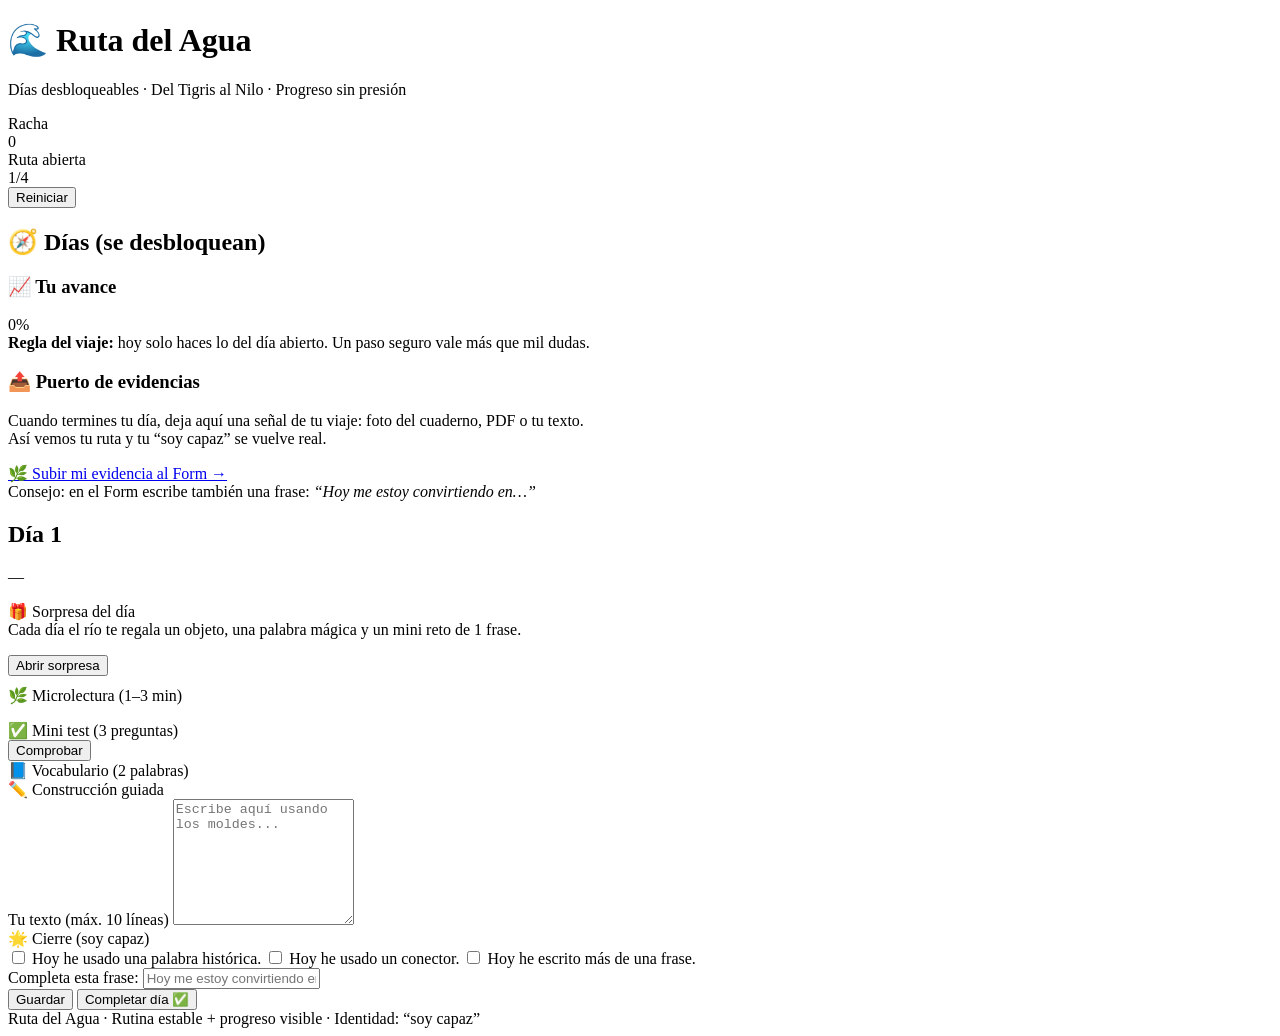
==== laura/index.html @ 6539d195 "Create index.html" ====
<!doctype html>
<html lang="es">
<head>
  <meta charset="utf-8" />
  <meta name="viewport" content="width=device-width, initial-scale=1" />
  <title>Ruta del Agua · Laura</title>
  <link rel="stylesheet" href="styles.css" />
</head>
<body>
  <header class="wrap header">
    <div>
      <h1>🌊 Ruta del Agua</h1>
      <p class="sub">Días desbloqueables · Del Tigris al Nilo · Progreso sin presión</p>
    </div>

    <div class="stats">
      <div class="stat">
        <div class="statLabel">Racha</div>
        <div class="statValue" id="streak">0</div>
      </div>
      <div class="stat">
        <div class="statLabel">Ruta abierta</div>
        <div class="statValue" id="unlockedCount">1/4</div>
      </div>
      <button class="ghost" id="resetBtn" title="Reiniciar progreso">Reiniciar</button>
    </div>
  </header>

  <main class="wrap grid">
    <aside class="card">
      <h2>🧭 Días (se desbloquean)</h2>
      <ol class="missions" id="missionList"></ol>

      <div class="progressBlock">
        <h3>📈 Tu avance</h3>
        <div class="progressRow">
          <div class="progressBar">
            <div class="progressFill" id="progressFill" style="width:0%"></div>
          </div>
          <div class="progressPct" id="progressPct">0%</div>
        </div>
        <div class="miniNote" id="progressNote"></div>
      </div>

      <div class="hint">
        <strong>Regla del viaje:</strong> hoy solo haces lo del día abierto. Un paso seguro vale más que mil dudas.
      </div>

      <div class="evidence cardInner">
        <h3>📤 Puerto de evidencias</h3>
        <p class="sub" style="margin-top:0">
          Cuando termines tu día, deja aquí una señal de tu viaje: foto del cuaderno, PDF o tu texto.
          <br><span class="muted">Así vemos tu ruta y tu “soy capaz” se vuelve real.</span>
        </p>

        <a class="primaryLink" id="formLink" href="#" target="_blank" rel="noreferrer">
          🌿 Subir mi evidencia al Form →
        </a>

        <div class="microTip">
          Consejo: en el Form escribe también una frase: <em>“Hoy me estoy convirtiendo en…”</em>
        </div>

        <!-- ✅ OPCIÓN PRO (si quieres incrustar el Form dentro de la web):
             1) Google Forms -> Enviar -> <> (incrustar) -> copia el src
             2) Pega el src en el iframe de abajo y descomenta este bloque.
        -->
        <!--
        <div class="iframeWrap">
          <iframe
            src="PEGA_AQUI_EL_SRC_EMBED_DEL_FORM"
            width="100%"
            height="640"
            frameborder="0"
            loading="lazy"
          >Cargando…</iframe>
        </div>
        -->
      </div>
    </aside>

    <section class="card" id="missionPanel" aria-live="polite">
      <div class="panelTop">
        <h2 id="missionTitle">Día 1</h2>
        <div class="badge" id="missionBadge">—</div>
      </div>

      <p class="narrative" id="missionNarrative"></p>

      <div class="block">
        <div class="blockTitle">🎁 Sorpresa del día</div>
        <p class="sub" style="margin-top:0">
          Cada día el río te regala un objeto, una palabra mágica y un mini reto de 1 frase.
        </p>
        <button class="primary" id="surpriseBtn">Abrir sorpresa</button>
        <div class="surpriseBox" id="surpriseBox" style="margin-top:10px;"></div>
      </div>

      <div class="block">
        <div class="blockTitle">🌿 Microlectura (1–3 min)</div>
        <p class="microtext" id="microtext"></p>
      </div>

      <div class="block">
        <div class="blockTitle">✅ Mini test (3 preguntas)</div>
        <form id="quizForm" class="quiz"></form>
        <button class="primary" id="checkQuizBtn">Comprobar</button>
        <div class="feedback" id="quizFeedback"></div>
      </div>

      <div class="block">
        <div class="blockTitle">📘 Vocabulario (2 palabras)</div>
        <div class="vocabGrid" id="vocabGrid"></div>
      </div>

      <div class="block">
        <div class="blockTitle">✏️ Construcción guiada</div>
        <div class="molds" id="molds"></div>
        <label class="label" for="writing">Tu texto (máx. 10 líneas)</label>
        <textarea id="writing" rows="8" placeholder="Escribe aquí usando los moldes..."></textarea>
      </div>

      <div class="block">
        <div class="blockTitle">🌟 Cierre (soy capaz)</div>
        <div class="checklist">
          <label><input type="checkbox" id="chkWord"> Hoy he usado una palabra histórica.</label>
          <label><input type="checkbox" id="chkConnector"> Hoy he usado un conector.</label>
          <label><input type="checkbox" id="chkMoreThanOne"> Hoy he escrito más de una frase.</label>
        </div>

        <label class="label" for="identityLine">Completa esta frase:</label>
        <input id="identityLine" type="text" placeholder="Hoy me estoy convirtiendo en una exploradora que…" />

        <div class="actions">
          <button class="primary" id="saveBtn">Guardar</button>
          <button class="ghost" id="markDoneBtn">Completar día ✅</button>
        </div>

        <div class="saved" id="savedMsg"></div>
      </div>

      <div class="block" id="finalRitual" style="display:none;">
        <div class="blockTitle">👑 Ritual final (Día 4)</div>
        <p class="sub" style="margin-top:0">
          Has llegado al Nilo. Este cierre no es examen: es coronación de tu progreso.
        </p>

        <div class="mold">
          1) Lee tu texto en voz alta (sin prisa).<br/>
          2) Elige 2 palabras históricas y repítelas en una frase.<br/>
          3) Escribe tu declaración final.
        </div>

        <label class="label" for="finalDeclaration">Declaración final:</label>
        <input id="finalDeclaration" type="text" placeholder="Soy capaz de… porque…" />

        <button class="primary" id="sealBtn">Sellar mi Ruta del Agua 🦋</button>
        <div class="saved" id="sealMsg"></div>
      </div>

    </section>
  </main>

  <footer class="wrap footer">
    <span>Ruta del Agua · Rutina estable + progreso visible · Identidad: “soy capaz”</span>
  </footer>

  <script src="app.js"></script>
</body>
</html>
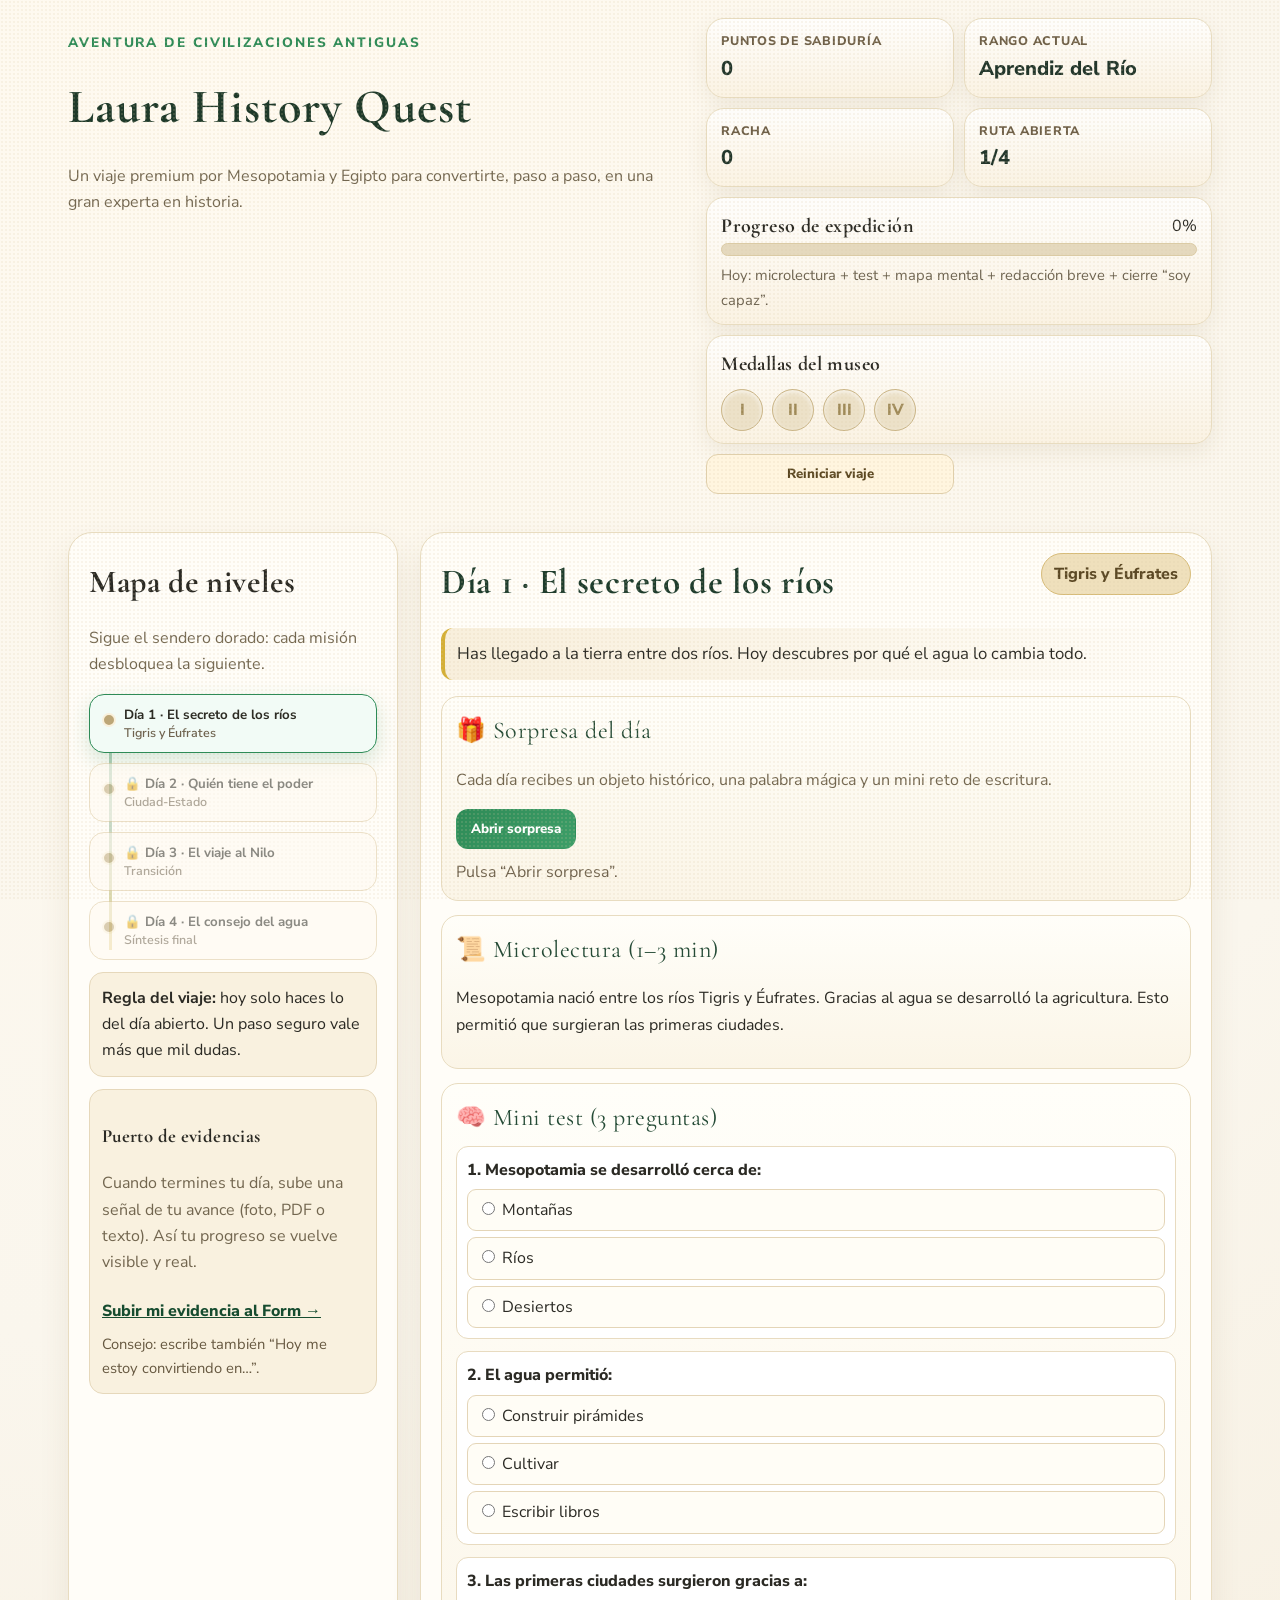
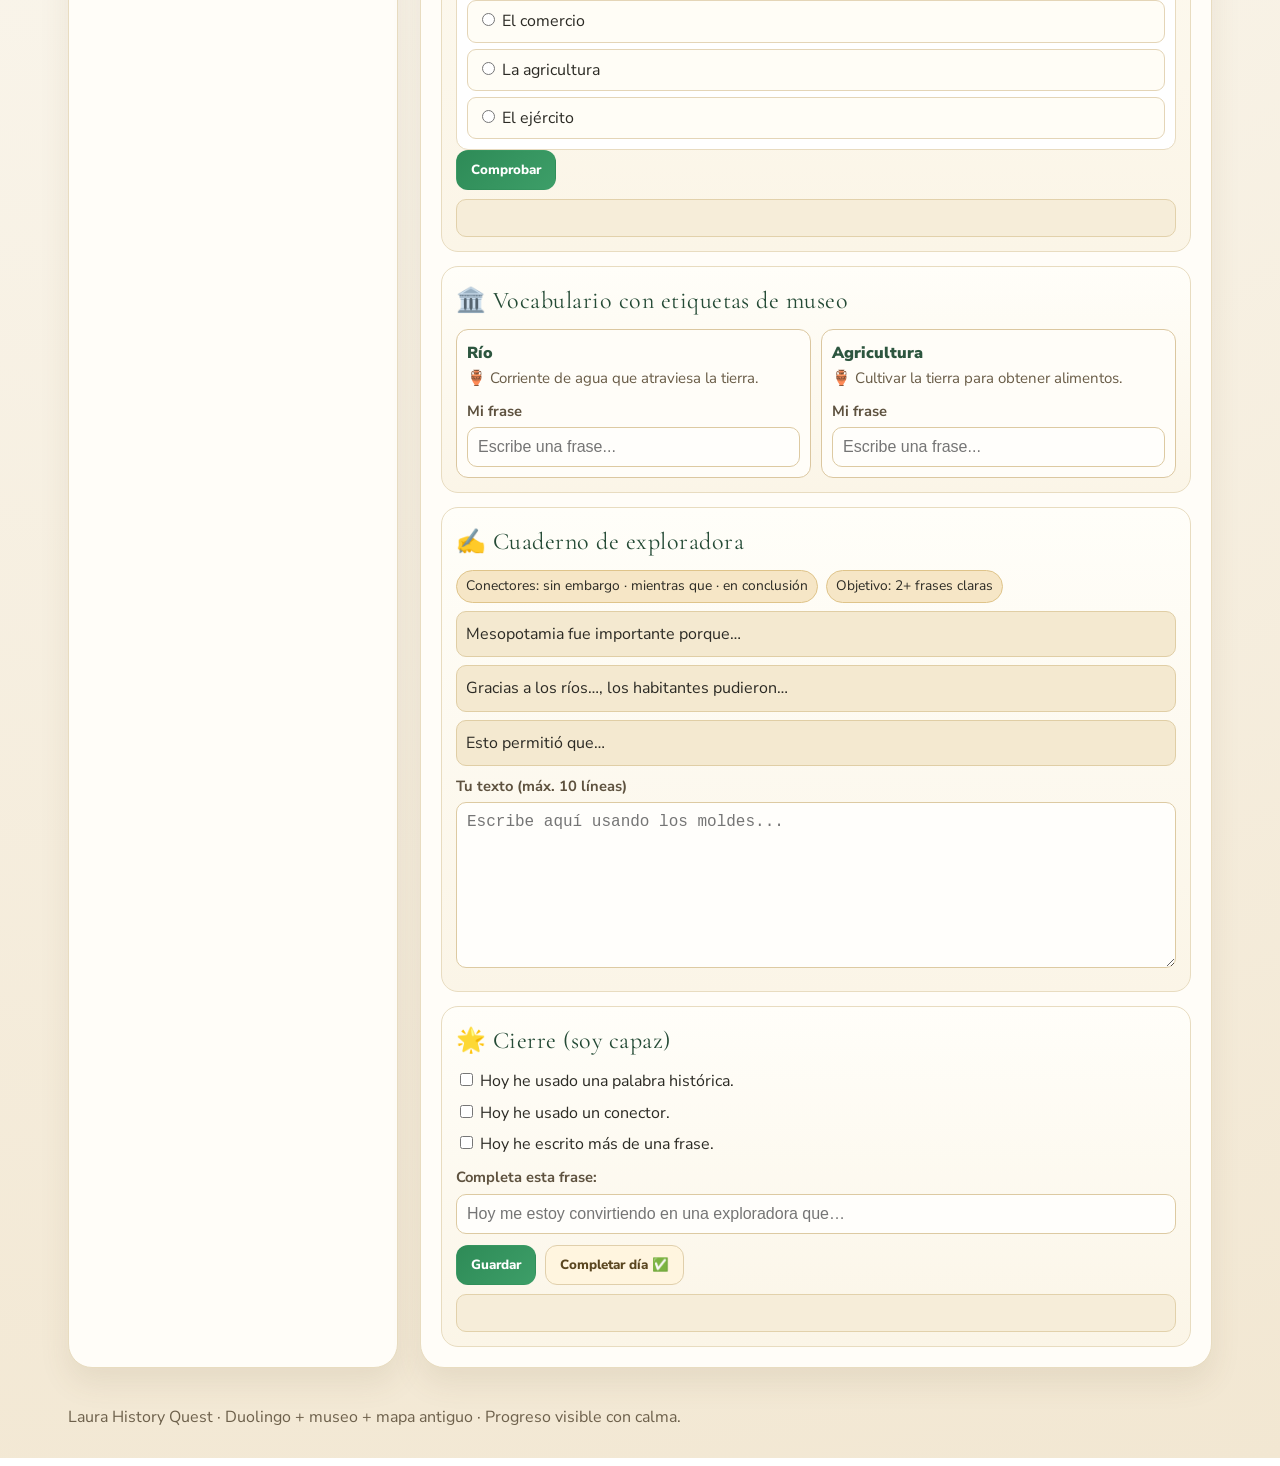
==== commit 68e0f627: "Redesign Laura history quest into premium guided journey" ====
--- a/laura/index.html
+++ b/laura/index.html
@@ -3,83 +3,78 @@
 <head>
   <meta charset="utf-8" />
   <meta name="viewport" content="width=device-width, initial-scale=1" />
-  <title>Ruta del Agua · Laura</title>
+  <title>Laura History Quest · Mesopotamia y Egipto</title>
   <link rel="stylesheet" href="styles.css" />
 </head>
 <body>
-  <header class="wrap header">
-    <div>
-      <h1>🌊 Ruta del Agua</h1>
-      <p class="sub">Días desbloqueables · Del Tigris al Nilo · Progreso sin presión</p>
+  <div class="parchment"></div>
+  <header class="wrap heroHeader">
+    <div class="heroIntro">
+      <p class="eyebrow">Aventura de civilizaciones antiguas</p>
+      <h1>Laura History Quest</h1>
+      <p class="sub">Un viaje premium por Mesopotamia y Egipto para convertirte, paso a paso, en una gran experta en historia.</p>
     </div>
 
-    <div class="stats">
-      <div class="stat">
-        <div class="statLabel">Racha</div>
-        <div class="statValue" id="streak">0</div>
+    <div class="dashboard">
+      <div class="statCard">
+        <span class="statLabel">Puntos de sabiduría</span>
+        <span class="statValue" id="totalPoints">0</span>
       </div>
-      <div class="stat">
-        <div class="statLabel">Ruta abierta</div>
-        <div class="statValue" id="unlockedCount">1/4</div>
+      <div class="statCard">
+        <span class="statLabel">Rango actual</span>
+        <span class="statValue" id="rankName">Aprendiz del Río</span>
       </div>
-      <button class="ghost" id="resetBtn" title="Reiniciar progreso">Reiniciar</button>
+      <div class="statCard">
+        <span class="statLabel">Racha</span>
+        <span class="statValue" id="streak">0</span>
+      </div>
+      <div class="statCard">
+        <span class="statLabel">Ruta abierta</span>
+        <span class="statValue" id="unlockedCount">1/4</span>
+      </div>
+
+      <div class="progressBlock glass">
+        <div class="progressTitleRow">
+          <h3>Progreso de expedición</h3>
+          <span id="progressPct">0%</span>
+        </div>
+        <div class="progressBar"><div class="progressFill" id="progressFill" style="width:0%"></div></div>
+        <p class="miniNote" id="progressNote"></p>
+      </div>
+
+      <div class="medalPreview glass">
+        <h3>Medallas del museo</h3>
+        <div class="medalRow">
+          <span class="medal" data-day="1">I</span>
+          <span class="medal" data-day="2">II</span>
+          <span class="medal" data-day="3">III</span>
+          <span class="medal" data-day="4">IV</span>
+        </div>
+      </div>
+
+      <button class="ghost" id="resetBtn" title="Reiniciar progreso">Reiniciar viaje</button>
     </div>
   </header>
 
   <main class="wrap grid">
-    <aside class="card">
-      <h2>🧭 Días (se desbloquean)</h2>
+    <aside class="card levelMap">
+      <h2>Mapa de niveles</h2>
+      <p class="sub">Sigue el sendero dorado: cada misión desbloquea la siguiente.</p>
       <ol class="missions" id="missionList"></ol>
-
-      <div class="progressBlock">
-        <h3>📈 Tu avance</h3>
-        <div class="progressRow">
-          <div class="progressBar">
-            <div class="progressFill" id="progressFill" style="width:0%"></div>
-          </div>
-          <div class="progressPct" id="progressPct">0%</div>
-        </div>
-        <div class="miniNote" id="progressNote"></div>
-      </div>
 
       <div class="hint">
         <strong>Regla del viaje:</strong> hoy solo haces lo del día abierto. Un paso seguro vale más que mil dudas.
       </div>
 
       <div class="evidence cardInner">
-        <h3>📤 Puerto de evidencias</h3>
-        <p class="sub" style="margin-top:0">
-          Cuando termines tu día, deja aquí una señal de tu viaje: foto del cuaderno, PDF o tu texto.
-          <br><span class="muted">Así vemos tu ruta y tu “soy capaz” se vuelve real.</span>
-        </p>
-
-        <a class="primaryLink" id="formLink" href="#" target="_blank" rel="noreferrer">
-          🌿 Subir mi evidencia al Form →
-        </a>
-
-        <div class="microTip">
-          Consejo: en el Form escribe también una frase: <em>“Hoy me estoy convirtiendo en…”</em>
-        </div>
-
-        <!-- ✅ OPCIÓN PRO (si quieres incrustar el Form dentro de la web):
-             1) Google Forms -> Enviar -> <> (incrustar) -> copia el src
-             2) Pega el src en el iframe de abajo y descomenta este bloque.
-        -->
-        <!--
-        <div class="iframeWrap">
-          <iframe
-            src="PEGA_AQUI_EL_SRC_EMBED_DEL_FORM"
-            width="100%"
-            height="640"
-            frameborder="0"
-            loading="lazy"
-          >Cargando…</iframe>
-        </div>
-        -->
+        <h3>Puerto de evidencias</h3>
+        <p class="sub">Cuando termines tu día, sube una señal de tu avance (foto, PDF o texto). Así tu progreso se vuelve visible y real.</p>
+        <a class="primaryLink" id="formLink" href="#" target="_blank" rel="noreferrer">Subir mi evidencia al Form →</a>
+        <div class="microTip">Consejo: escribe también “Hoy me estoy convirtiendo en…”.</div>
       </div>
     </aside>
 
-    <section class="card" id="missionPanel" aria-live="polite">
+    <section class="card missionCard" id="missionPanel" aria-live="polite">
       <div class="panelTop">
         <h2 id="missionTitle">Día 1</h2>
         <div class="badge" id="missionBadge">—</div>
@@ -89,32 +84,34 @@
 
       <div class="block">
         <div class="blockTitle">🎁 Sorpresa del día</div>
-        <p class="sub" style="margin-top:0">
-          Cada día el río te regala un objeto, una palabra mágica y un mini reto de 1 frase.
-        </p>
+        <p class="sub">Cada día recibes un objeto histórico, una palabra mágica y un mini reto de escritura.</p>
         <button class="primary" id="surpriseBtn">Abrir sorpresa</button>
         <div class="surpriseBox" id="surpriseBox" style="margin-top:10px;"></div>
       </div>
 
       <div class="block">
-        <div class="blockTitle">🌿 Microlectura (1–3 min)</div>
+        <div class="blockTitle">📜 Microlectura (1–3 min)</div>
         <p class="microtext" id="microtext"></p>
       </div>
 
       <div class="block">
-        <div class="blockTitle">✅ Mini test (3 preguntas)</div>
+        <div class="blockTitle">🧠 Mini test (3 preguntas)</div>
         <form id="quizForm" class="quiz"></form>
         <button class="primary" id="checkQuizBtn">Comprobar</button>
         <div class="feedback" id="quizFeedback"></div>
       </div>
 
       <div class="block">
-        <div class="blockTitle">📘 Vocabulario (2 palabras)</div>
+        <div class="blockTitle">🏛️ Vocabulario con etiquetas de museo</div>
         <div class="vocabGrid" id="vocabGrid"></div>
       </div>
 
       <div class="block">
-        <div class="blockTitle">✏️ Construcción guiada</div>
+        <div class="blockTitle">✍️ Cuaderno de exploradora</div>
+        <div class="helperPanel">
+          <span class="chip">Conectores: sin embargo · mientras que · en conclusión</span>
+          <span class="chip">Objetivo: 2+ frases claras</span>
+        </div>
         <div class="molds" id="molds"></div>
         <label class="label" for="writing">Tu texto (máx. 10 líneas)</label>
         <textarea id="writing" rows="8" placeholder="Escribe aquí usando los moldes..."></textarea>
@@ -141,30 +138,22 @@
 
       <div class="block" id="finalRitual" style="display:none;">
         <div class="blockTitle">👑 Ritual final (Día 4)</div>
-        <p class="sub" style="margin-top:0">
-          Has llegado al Nilo. Este cierre no es examen: es coronación de tu progreso.
-        </p>
-
-        <div class="mold">
-          1) Lee tu texto en voz alta (sin prisa).<br/>
-          2) Elige 2 palabras históricas y repítelas en una frase.<br/>
-          3) Escribe tu declaración final.
-        </div>
-
+        <p class="sub">Has llegado al Nilo. Este cierre no es examen: es coronación de tu progreso.</p>
+        <div class="mold">1) Lee tu texto en voz alta.<br/>2) Repite 2 palabras históricas en una frase.<br/>3) Escribe tu declaración final.</div>
         <label class="label" for="finalDeclaration">Declaración final:</label>
         <input id="finalDeclaration" type="text" placeholder="Soy capaz de… porque…" />
-
         <button class="primary" id="sealBtn">Sellar mi Ruta del Agua 🦋</button>
         <div class="saved" id="sealMsg"></div>
       </div>
-
     </section>
   </main>
 
+  <div id="toast" class="toast" aria-live="polite"></div>
+
   <footer class="wrap footer">
-    <span>Ruta del Agua · Rutina estable + progreso visible · Identidad: “soy capaz”</span>
+    <span>Laura History Quest · Duolingo + museo + mapa antiguo · Progreso visible con calma.</span>
   </footer>
 
-  <script src="app.js"></script>
+  <script src="script.js"></script>
 </body>
 </html>
--- a/laura/styles.css
+++ b/laura/styles.css
@@ -0,0 +1,103 @@
+@import url('https://fonts.googleapis.com/css2?family=Cormorant+Garamond:wght@500;600;700&family=Nunito+Sans:wght@400;600;700;800&display=swap');
+
+:root{
+  --nile:#2E8B57;
+  --sand:#F4E7C5;
+  --gold:#D4AF37;
+  --clay:#C97B63;
+  --ivory:#FAF6ED;
+  --ink:#2b2a24;
+  --muted:#72664f;
+  --card:#fffdf8;
+  --line:#e8dcc0;
+  --good:#1f8c53;
+  --warn:#a35a43;
+}
+*{box-sizing:border-box}
+body{
+  margin:0;
+  color:var(--ink);
+  font-family:'Nunito Sans',sans-serif;
+  background:radial-gradient(circle at 20% 0%, #fffaf0 0%, var(--ivory) 42%, #f2e7d2 100%);
+  line-height:1.65;
+}
+.parchment{position:fixed;inset:0;pointer-events:none;opacity:.17;background-image:radial-gradient(#d9c7a4 .8px, transparent .9px);background-size:4px 4px}
+.wrap{max-width:1180px;margin:0 auto;padding:18px}
+h1,h2,h3,.blockTitle{font-family:'Cormorant Garamond',serif;letter-spacing:.02em}
+.heroHeader{display:grid;grid-template-columns:1.1fr .9fr;gap:20px;align-items:start}
+.heroIntro h1{font-size:3rem;margin:.1rem 0 .6rem;color:#1f3a2a}
+.eyebrow{font-size:.85rem;letter-spacing:.14em;text-transform:uppercase;color:var(--nile);font-weight:800}
+.sub{color:var(--muted)}
+.dashboard{display:grid;grid-template-columns:repeat(2,minmax(120px,1fr));gap:10px}
+.statCard,.glass{background:linear-gradient(180deg,rgba(255,255,255,.82),rgba(250,241,224,.8));border:1px solid var(--line);border-radius:18px;padding:12px 14px;box-shadow:0 8px 22px rgba(95,76,35,.09)}
+.statLabel{display:block;font-size:.78rem;text-transform:uppercase;letter-spacing:.06em;color:#6f6048;font-weight:800}
+.statValue{font-size:1.25rem;font-weight:800;color:#22362b}
+.progressBlock{grid-column:1/-1}
+.progressTitleRow{display:flex;justify-content:space-between;align-items:center}
+.progressTitleRow h3,.medalPreview h3{margin:0;font-size:1.25rem}
+.progressBar{height:13px;background:#e5d9be;border-radius:99px;overflow:hidden;border:1px solid #dbcba5}
+.progressFill{height:100%;background:linear-gradient(90deg,var(--nile),var(--gold));transition:width .6s ease}
+.miniNote{margin:.45rem 0 0;color:#6b614e;font-size:.92rem}
+.medalPreview{grid-column:1/-1}
+.medalRow{display:flex;gap:9px;margin-top:8px}
+.medal{width:42px;height:42px;border-radius:50%;display:grid;place-items:center;font-weight:800;border:1px solid #cab587;background:#ece1c8;color:#9f8a58;box-shadow:inset 0 2px 5px rgba(255,255,255,.7)}
+.medal.unlocked{background:radial-gradient(circle at 30% 25%,#f8e4a3,var(--gold));color:#4f3b12;box-shadow:0 0 16px rgba(212,175,55,.35),inset 0 1px 6px rgba(255,255,255,.55);animation:glow 2.2s infinite}
+@keyframes glow{50%{transform:translateY(-1px);box-shadow:0 0 20px rgba(212,175,55,.5),inset 0 1px 6px rgba(255,255,255,.65)}}
+
+.grid{display:grid;grid-template-columns:330px 1fr;gap:22px;margin-top:2px}
+.card{background:var(--card);border:1px solid var(--line);border-radius:24px;padding:20px;box-shadow:0 15px 30px rgba(112,88,52,.10)}
+.levelMap h2{margin:.2rem 0 .35rem;font-size:2rem}
+.missions{list-style:none;padding:0;margin:14px 0 10px;display:grid;gap:10px;position:relative}
+.missions::before{content:"";position:absolute;left:20px;top:10px;bottom:10px;width:3px;background:linear-gradient(var(--nile),#89b08f,var(--gold));opacity:.45}
+.missions li button{width:100%;border:1px solid #dcc8a0;border-radius:15px;padding:11px 13px 11px 34px;background:#fffaf0;color:#2d2c24;text-align:left;cursor:pointer;font-weight:700;position:relative;transition:.25s}
+.missions li button::before{content:"";position:absolute;left:12px;top:18px;width:10px;height:10px;border-radius:50%;background:#bca677;border:2px solid #f9f0db}
+.missions li button.active{border-color:var(--nile);background:#f2fbf6;box-shadow:0 8px 20px rgba(46,139,87,.18)}
+.missions li button:disabled{opacity:.55;cursor:not-allowed}
+.missions .small{display:block;font-size:.78rem;color:#6f634f;font-weight:600}
+.hint,.cardInner{background:#f9f1df;border:1px solid #e6d8bb;border-radius:14px;padding:12px;margin-top:12px}
+.primaryLink{display:inline-block;margin-top:6px;color:#164c2f;font-weight:800}
+.microTip{margin-top:8px;font-size:.92rem;color:#665840}
+
+.panelTop{display:flex;justify-content:space-between;gap:12px;align-items:flex-start}
+#missionTitle{margin:0;font-size:2.2rem;color:#1f3d2d}
+.badge{padding:7px 12px;border-radius:99px;background:#efe0bc;color:#5b4824;border:1px solid #d7bb77;font-weight:800}
+.narrative{font-size:1.05rem;background:linear-gradient(90deg,#f8efdc,#fffdf8);padding:12px;border-left:4px solid var(--gold);border-radius:12px}
+.block{margin-top:14px;border:1px solid var(--line);border-radius:17px;padding:14px;background:linear-gradient(180deg,#fffef9,#fbf5e7);transition:transform .2s ease, box-shadow .2s ease}
+.block:hover{transform:translateY(-1px);box-shadow:0 12px 22px rgba(99,82,47,.12)}
+.blockTitle{font-size:1.5rem;color:#254b36;margin:0 0 8px}
+.primary,.ghost,button{font-family:'Nunito Sans',sans-serif;border-radius:12px;border:1px solid transparent;padding:10px 14px;font-weight:800;cursor:pointer;transition:.2s}
+.primary{background:linear-gradient(135deg,var(--nile),#3d9e68);color:#fff}
+.primary:hover{filter:brightness(1.04);box-shadow:0 8px 18px rgba(46,139,87,.35)}
+.ghost{background:#fff5df;border-color:#e0cfab;color:#5a4620}
+.ghost:hover{background:#f9edd1}
+
+.quiz{display:grid;gap:12px}
+.q{background:#fff;border:1px solid #e8dbc0;border-radius:12px;padding:10px}
+.qTitle{margin:0 0 5px;font-weight:800}
+.opt{display:block;background:#fffdf6;border:1px solid #e4d5b7;border-radius:9px;padding:7px 9px;margin-top:6px}
+.opt:hover{border-color:#d2b56a}
+.feedback,.saved{margin-top:9px;padding:10px;border-radius:10px;background:#f6edd9;border:1px solid #e2d1ab;min-height:38px}
+
+.vocabGrid{display:grid;grid-template-columns:repeat(auto-fit,minmax(220px,1fr));gap:10px}
+.vocabCard{position:relative;border:1px solid #dbc7a0;border-radius:12px;padding:10px;background:#fffdf8}
+.vocabWord{font-weight:900;color:#2d563f}
+.vocabDef{font-size:.94rem;color:#695c47;margin-bottom:7px}
+.vocabDef::before{content:"🏺 ";opacity:.9}
+
+.helperPanel{display:flex;gap:8px;flex-wrap:wrap;margin-bottom:8px}
+.chip{background:#f6e6c6;border:1px solid #dfc48a;padding:4px 9px;border-radius:999px;font-size:.86rem}
+.molds{display:grid;gap:8px;margin-bottom:8px}
+.mold{background:#f4e9d0;border:1px solid #e0cea5;padding:9px;border-radius:10px}
+.label{display:block;font-size:.92rem;color:#5e523f;margin:8px 0 4px;font-weight:700}
+input[type="text"],textarea{width:100%;padding:10px;border:1px solid #ddcaa2;border-radius:10px;background:#fffefb;color:#2a2822;font-size:1rem}
+input:focus,textarea:focus{outline:2px solid #c2e1ce;border-color:#7bb793}
+.checklist{display:grid;gap:5px}
+.actions{display:flex;gap:9px;margin-top:11px;flex-wrap:wrap}
+
+.toast{position:fixed;top:20px;right:20px;background:#1f4c33;color:#fff;padding:10px 13px;border-radius:10px;opacity:0;pointer-events:none;transform:translateY(-8px);transition:.3s;z-index:20}
+.toast.show{opacity:1;transform:translateY(0)}
+
+.footer{padding-bottom:28px;color:#6d604b}
+
+@media (max-width:980px){.heroHeader,.grid{grid-template-columns:1fr}.heroIntro h1{font-size:2.35rem}}
+@media (prefers-reduced-motion:reduce){*{animation:none!important;transition:none!important}}
